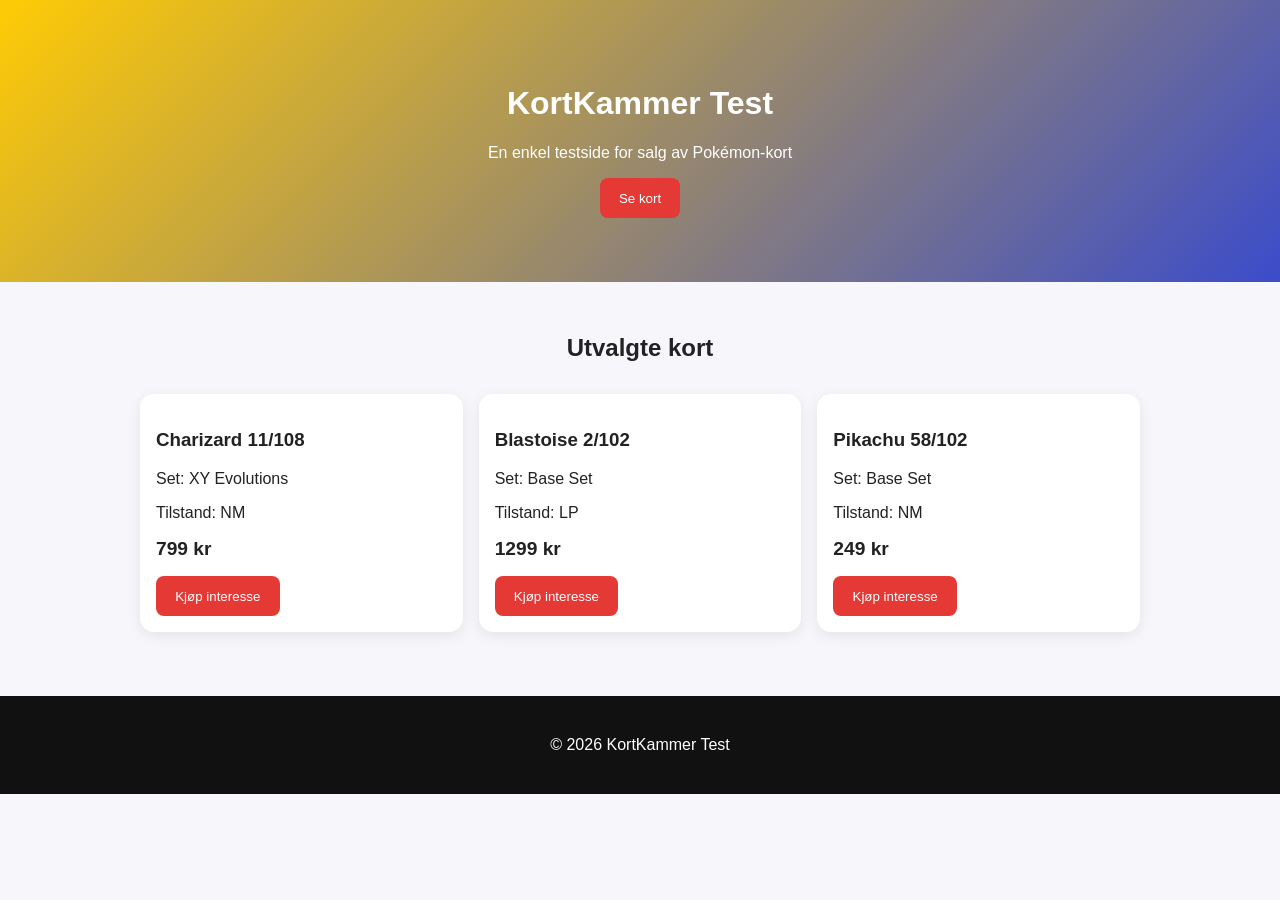
==== index.html @ d9eb3563 "første version av nettsiden" ====
<!DOCTYPE html>
<html lang="no">
<head>
  <meta charset="UTF-8" />
  <meta name="viewport" content="width=device-width, initial-scale=1.0" />
  <title>KortKammer Test</title>
  <link rel="stylesheet" href="styles.css" />
</head>
<body>
  <header class="hero">
    <h1>KortKammer Test</h1>
    <p>En enkel testside for salg av Pokémon-kort</p>
    <button id="cta-btn">Se kort</button>
  </header>

  <main>
    <section class="products" id="products">
      <h2>Utvalgte kort</h2>

      <div class="card-grid">
        <article class="card-item">
          <h3>Charizard 11/108</h3>
          <p>Set: XY Evolutions</p>
          <p>Tilstand: NM</p>
          <p class="price">799 kr</p>
          <button>Kjøp interesse</button>
        </article>

        <article class="card-item">
          <h3>Blastoise 2/102</h3>
          <p>Set: Base Set</p>
          <p>Tilstand: LP</p>
          <p class="price">1299 kr</p>
          <button>Kjøp interesse</button>
        </article>

        <article class="card-item">
          <h3>Pikachu 58/102</h3>
          <p>Set: Base Set</p>
          <p>Tilstand: NM</p>
          <p class="price">249 kr</p>
          <button>Kjøp interesse</button>
        </article>
      </div>
    </section>
  </main>

  <footer>
    <p>© 2026 KortKammer Test</p>
  </footer>

  <script src="script.js"></script>
</body>
</html>
---- styles.css ----
body {
  margin: 0;
  font-family: Arial, sans-serif;
  background: #f7f7fb;
  color: #222;
}

.hero {
  text-align: center;
  padding: 4rem 1rem;
  background: linear-gradient(135deg, #ffcb05, #3b4cca);
  color: white;
}

.hero button,
.card-item button {
  background: #e53935;
  color: white;
  border: none;
  padding: 0.8rem 1.2rem;
  border-radius: 8px;
  cursor: pointer;
}

.products {
  max-width: 1000px;
  margin: 0 auto;
  padding: 2rem 1rem 4rem;
}

.products h2 {
  text-align: center;
  margin-bottom: 2rem;
}

.card-grid {
  display: grid;
  grid-template-columns: repeat(auto-fit, minmax(220px, 1fr));
  gap: 1rem;
}

.card-item {
  background: white;
  border-radius: 14px;
  padding: 1rem;
  box-shadow: 0 4px 14px rgba(0, 0, 0, 0.08);
}

.price {
  font-size: 1.2rem;
  font-weight: bold;
  margin: 1rem 0;
}

footer {
  text-align: center;
  padding: 1.5rem;
  background: #111;
  color: white;
}
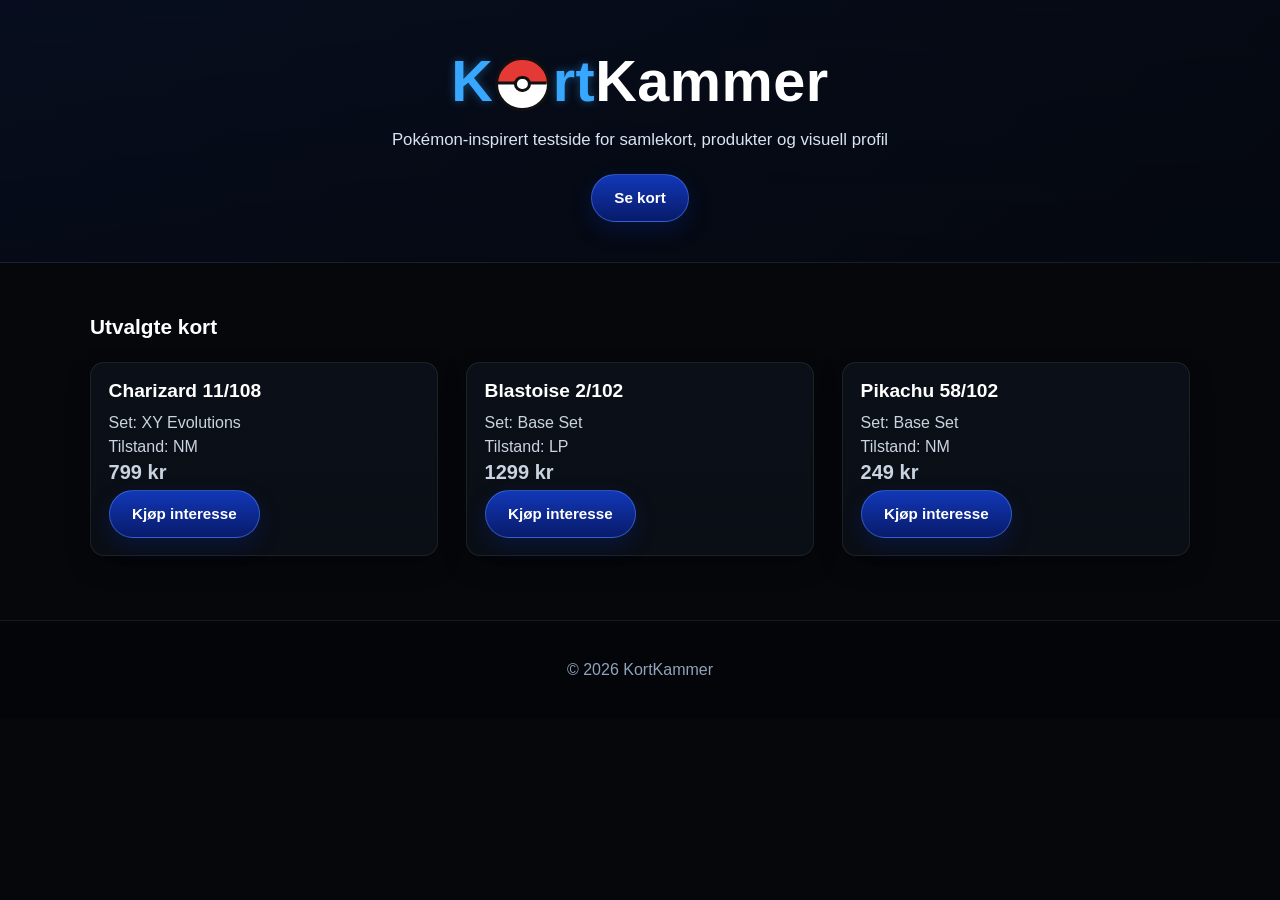
==== commit 3fe746b6: "design oppdatert med pokemon styling" ====
--- a/index.html
+++ b/index.html
@@ -3,21 +3,27 @@
 <head>
   <meta charset="UTF-8" />
   <meta name="viewport" content="width=device-width, initial-scale=1.0" />
-  <title>KortKammer Test</title>
+  <title>KortKammer</title>
   <link rel="stylesheet" href="styles.css" />
 </head>
 <body>
+
   <header class="hero">
-    <h1>KortKammer Test</h1>
-    <p>En enkel testside for salg av Pokémon-kort</p>
+    <h1 class="logo-title">
+      <span class="logo-blue">K</span><span class="pokeball-o"></span><span class="logo-blue">rt</span><span class="logo-white">Kammer</span>
+    </h1>
+
+    <p>Pokémon-inspirert testside for samlekort, produkter og visuell profil</p>
+
     <button id="cta-btn">Se kort</button>
   </header>
 
   <main>
-    <section class="products" id="products">
+    <section class="products">
       <h2>Utvalgte kort</h2>
 
       <div class="card-grid">
+
         <article class="card-item">
           <h3>Charizard 11/108</h3>
           <p>Set: XY Evolutions</p>
@@ -41,14 +47,14 @@
           <p class="price">249 kr</p>
           <button>Kjøp interesse</button>
         </article>
+
       </div>
     </section>
   </main>
 
   <footer>
-    <p>© 2026 KortKammer Test</p>
+    <p>© 2026 KortKammer</p>
   </footer>
 
-  <script src="script.js"></script>
 </body>
 </html>
--- a/styles.css
+++ b/styles.css
@@ -1,60 +1,151 @@
 body {
   margin: 0;
   font-family: Arial, sans-serif;
-  background: #f7f7fb;
-  color: #222;
+  background: #05070b;
+  color: #f5f7fb;
 }
 
 .hero {
   text-align: center;
-  padding: 4rem 1rem;
-  background: linear-gradient(135deg, #ffcb05, #3b4cca);
-  color: white;
+  padding: 3rem 1rem 2.5rem;
+  background:
+    linear-gradient(rgba(4, 7, 14, 0.65), rgba(4, 7, 14, 0.78)),
+    linear-gradient(135deg, #0d1b3d, #060b16);
+  border-bottom: 1px solid rgba(255, 255, 255, 0.08);
+}
+
+.logo-title {
+  margin: 0 0 1rem;
+  font-size: 3.6rem;
+  font-weight: 700;
+  letter-spacing: 0.5px;
+  display: inline-flex;
+  align-items: center;
+}
+
+.logo-blue {
+  color: #37a7ff;
+  text-shadow: 0 0 10px rgba(55, 167, 255, 0.4);
+}
+
+.logo-white {
+  color: #ffffff;
+}
+
+.pokeball-o {
+  width: 0.95em;
+  height: 0.95em;
+  display: inline-block;
+  margin: 0 0.05em 0 0.03em;
+  border-radius: 50%;
+  position: relative;
+  top: 0.05em;
+  background: linear-gradient(to bottom, #e53935 0 48%, #ffffff 48% 100%);
+  border: 3px solid #111111;
+  box-sizing: border-box;
+}
+
+.pokeball-o::before {
+  content: "";
+  position: absolute;
+  left: 50%;
+  top: 48%;
+  width: 100%;
+  height: 3px;
+  background: #111111;
+  transform: translate(-50%, -50%);
+}
+
+.pokeball-o::after {
+  content: "";
+  position: absolute;
+  left: 50%;
+  top: 50%;
+  width: 0.28em;
+  height: 0.28em;
+  background: #ffffff;
+  border: 3px solid #111111;
+  border-radius: 50%;
+  transform: translate(-50%, -50%);
+  box-sizing: border-box;
+}
+
+.hero p {
+  margin: 0 auto 1.5rem;
+  max-width: 720px;
+  color: #d9e4f2;
+  font-size: 1.05rem;
 }
 
 .hero button,
 .card-item button {
-  background: #e53935;
+  background: linear-gradient(180deg, #1238b8, #081b6a);
   color: white;
-  border: none;
-  padding: 0.8rem 1.2rem;
-  border-radius: 8px;
+  border: 1px solid rgba(95, 145, 255, 0.45);
+  padding: 0.9rem 1.4rem;
+  border-radius: 999px;
   cursor: pointer;
+  font-weight: bold;
+  font-size: 0.95rem;
+  box-shadow: 0 8px 20px rgba(10, 36, 125, 0.35);
+}
+
+.hero button:hover,
+.card-item button:hover {
+  filter: brightness(1.08);
 }
 
 .products {
-  max-width: 1000px;
+  max-width: 1100px;
   margin: 0 auto;
-  padding: 2rem 1rem 4rem;
+  padding: 2.2rem 1rem 4rem;
 }
 
 .products h2 {
-  text-align: center;
-  margin-bottom: 2rem;
+  text-align: left;
+  margin-bottom: 1.4rem;
+  color: #ffffff;
+  font-size: 1.3rem;
+  font-weight: 600;
 }
 
 .card-grid {
   display: grid;
-  grid-template-columns: repeat(auto-fit, minmax(220px, 1fr));
-  gap: 1rem;
+  grid-template-columns: repeat(auto-fit, minmax(260px, 1fr));
+  gap: 1.75rem;
 }
 
 .card-item {
-  background: white;
+  background: linear-gradient(180deg, #0b1018, #0a0e15);
+  border: 1px solid rgba(255,255,255,0.08);
   border-radius: 14px;
-  padding: 1rem;
-  box-shadow: 0 4px 14px rgba(0, 0, 0, 0.08);
+  padding: 1.1rem;
+  box-shadow: 0 10px 24px rgba(0, 0, 0, 0.28);
+}
+
+.card-item h3 {
+  margin-top: 0;
+  margin-bottom: 0.75rem;
+  color: #ffffff;
+  font-size: 1.2rem;
+}
+
+.card-item p {
+  margin: 0.35rem 0;
+  color: #c9d4e0;
 }
 
 .price {
-  font-size: 1.2rem;
+  font-size: 1.25rem;
   font-weight: bold;
+  color: #37a7ff;
   margin: 1rem 0;
 }
 
 footer {
   text-align: center;
   padding: 1.5rem;
-  background: #111;
-  color: white;
+  background: #030509;
+  color: #91a3ba;
+  border-top: 1px solid rgba(255,255,255,0.08);
 }
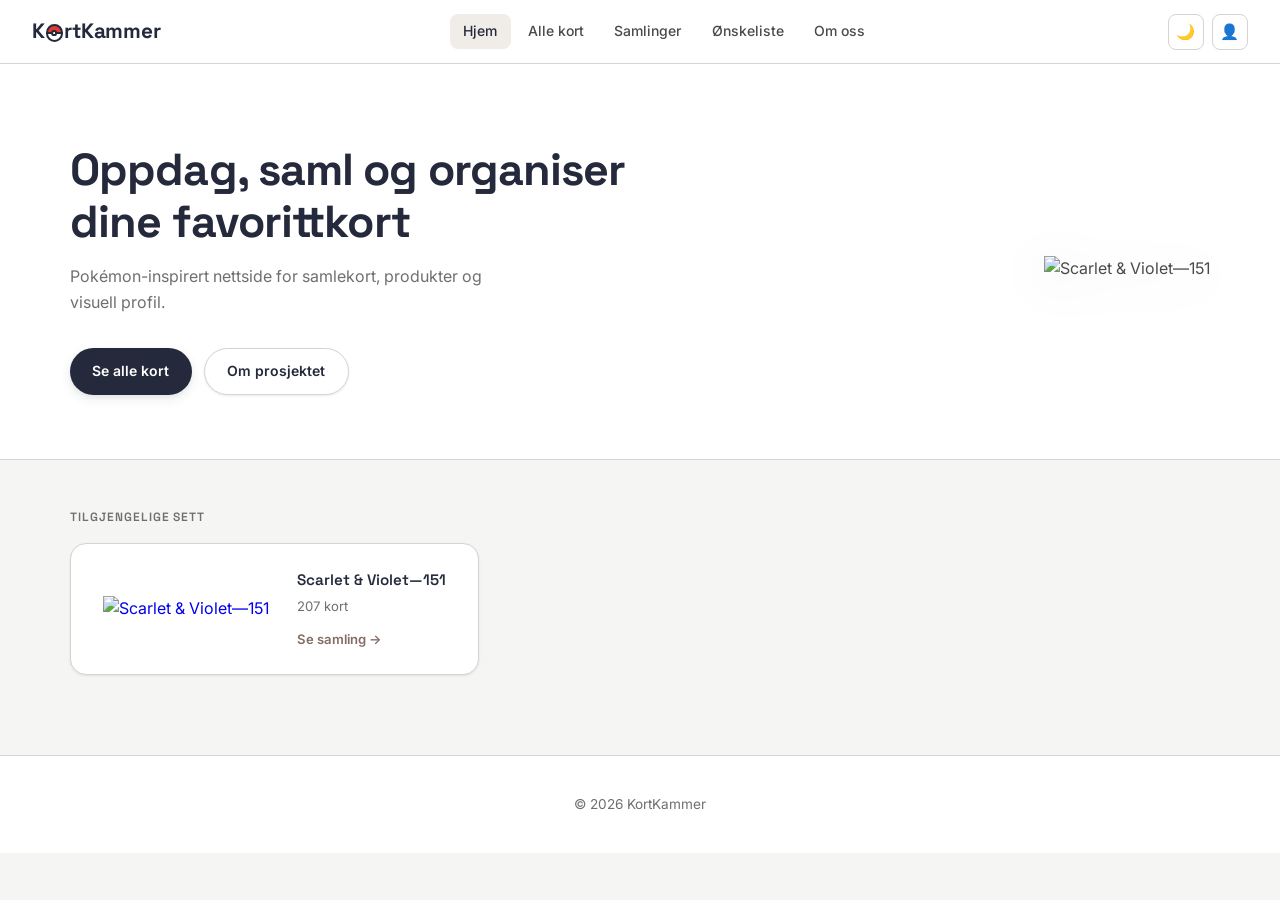
==== commit 5e58c606: "WIP: before local image integration" ====
--- a/index.html
+++ b/index.html
@@ -4,50 +4,63 @@
   <meta charset="UTF-8" />
   <meta name="viewport" content="width=device-width, initial-scale=1.0" />
   <title>KortKammer</title>
+  <link rel="preconnect" href="https://fonts.googleapis.com" />
+  <link rel="preconnect" href="https://fonts.gstatic.com" crossorigin />
+  <link href="https://fonts.googleapis.com/css2?family=Space+Grotesk:wght@400;500;600;700&family=Inter:wght@400;500;600&display=swap" rel="stylesheet" />
   <link rel="stylesheet" href="styles.css" />
 </head>
 <body>
 
-  <header class="hero">
-    <h1 class="logo-title">
+  <nav class="site-nav">
+    <a href="index.html" class="nav-logo">
       <span class="logo-blue">K</span><span class="pokeball-o"></span><span class="logo-blue">rt</span><span class="logo-white">Kammer</span>
-    </h1>
+    </a>
+    <ul class="nav-links">
+      <li><a href="index.html" class="active">Hjem</a></li>
+      <li><a href="set.html">Alle kort</a></li>
+      <li><a href="collection.html">Samlinger</a></li>
+      <li><a href="wishlist.html">Ønskeliste</a></li>
+      <li><a href="#">Om oss</a></li>
+    </ul>
+    <div class="nav-actions">
+      <button class="nav-icon-btn" title="Tema" aria-label="Bytt tema">🌙</button>
+      <button class="nav-icon-btn" title="Profil" aria-label="Profil">👤</button>
+    </div>
+  </nav>
 
-    <p>Pokémon-inspirert testside for samlekort, produkter og visuell profil</p>
-
-    <button id="cta-btn">Se kort</button>
-  </header>
+  <section class="hero">
+    <div class="hero-inner">
+      <div class="hero-text">
+        <h1>Oppdag, saml og organiser dine favorittkort</h1>
+        <p>Pokémon-inspirert nettside for samlekort, produkter og visuell profil.</p>
+        <div class="hero-buttons">
+          <a href="set.html" class="btn btn-primary">Se alle kort</a>
+          <a href="#" class="btn btn-secondary">Om prosjektet</a>
+        </div>
+      </div>
+      <div class="hero-visual">
+        <img
+          src="https://images.pokemontcg.io/sv3pt5/logo.png"
+          alt="Scarlet &amp; Violet—151"
+        />
+      </div>
+    </div>
+  </section>
 
   <main>
-    <section class="products">
-      <h2>Utvalgte kort</h2>
-
-      <div class="card-grid">
-
-        <article class="card-item">
-          <h3>Charizard 11/108</h3>
-          <p>Set: XY Evolutions</p>
-          <p>Tilstand: NM</p>
-          <p class="price">799 kr</p>
-          <button>Kjøp interesse</button>
-        </article>
-
-        <article class="card-item">
-          <h3>Blastoise 2/102</h3>
-          <p>Set: Base Set</p>
-          <p>Tilstand: LP</p>
-          <p class="price">1299 kr</p>
-          <button>Kjøp interesse</button>
-        </article>
-
-        <article class="card-item">
-          <h3>Pikachu 58/102</h3>
-          <p>Set: Base Set</p>
-          <p>Tilstand: NM</p>
-          <p class="price">249 kr</p>
-          <button>Kjøp interesse</button>
-        </article>
-
+    <section class="sets-section">
+      <div class="sets-inner">
+        <h2 class="sets-section-title">Tilgjengelige sett</h2>
+        <a href="set.html" class="set-card">
+          <div class="set-card-logo">
+            <img src="https://images.pokemontcg.io/sv3pt5/logo.png" alt="Scarlet &amp; Violet—151" />
+          </div>
+          <div class="set-card-info">
+            <p class="set-card-name">Scarlet &amp; Violet—151</p>
+            <p class="set-card-count">207 kort</p>
+            <span class="set-card-cta">Se samling →</span>
+          </div>
+        </a>
       </div>
     </section>
   </main>
@@ -57,4 +70,4 @@
   </footer>
 
 </body>
-</html>+</html>
--- a/styles.css
+++ b/styles.css
@@ -1,48 +1,69 @@
+/* =====================
+   Google Fonts
+   ===================== */
+@import url('https://fonts.googleapis.com/css2?family=Space+Grotesk:wght@400;500;600;700&family=Inter:wght@400;500;600&display=swap');
+
+/* =====================
+   CSS Variables
+   ===================== */
+:root {
+  --primary:      #25293C;
+  --primary-hover:#1F1F1F;
+  --sand-dune:    #846C64;
+  --clay:         #E7E2DD;
+  --mist:         #F0ECE7;
+  --surface:      #FFFFFF;
+  --subtle-bg:    #F5F6F3;
+  --soft-panel:   #E7E2DD;
+  --border:       #D6D3D1;
+  --text-primary: #25293C;
+  --text-body:    #4A4A4A;
+  --text-muted:   #6F6F6F;
+
+  --font-heading: 'Space Grotesk', 'Segoe UI', system-ui, sans-serif;
+  --font-body:    'Inter', 'Segoe UI', system-ui, sans-serif;
+
+  --radius-sm:   8px;
+  --radius-md:   12px;
+  --radius-lg:   16px;
+  --radius-full: 999px;
+
+  --shadow-sm:        0 1px 3px rgba(37,41,60,0.06), 0 1px 2px rgba(37,41,60,0.04);
+  --shadow-md:        0 4px 12px rgba(37,41,60,0.09), 0 2px 4px rgba(37,41,60,0.05);
+  --shadow-lg:        0 8px 24px rgba(37,41,60,0.11), 0 4px 8px rgba(37,41,60,0.06);
+  --shadow-card-hover:0 12px 32px rgba(132,108,100,0.18), 0 4px 8px rgba(37,41,60,0.08);
+}
+
+/* =====================
+   Reset & Base
+   ===================== */
+*, *::before, *::after {
+  box-sizing: border-box;
+}
+
 body {
   margin: 0;
-  font-family: Arial, sans-serif;
-  background: #05070b;
-  color: #f5f7fb;
-}
-
-.hero {
-  text-align: center;
-  padding: 3rem 1rem 2.5rem;
-  background:
-    linear-gradient(rgba(4, 7, 14, 0.65), rgba(4, 7, 14, 0.78)),
-    linear-gradient(135deg, #0d1b3d, #060b16);
-  border-bottom: 1px solid rgba(255, 255, 255, 0.08);
-}
-
-.logo-title {
-  margin: 0 0 1rem;
-  font-size: 3.6rem;
-  font-weight: 700;
-  letter-spacing: 0.5px;
-  display: inline-flex;
-  align-items: center;
-}
-
-.logo-blue {
-  color: #37a7ff;
-  text-shadow: 0 0 10px rgba(55, 167, 255, 0.4);
-}
-
-.logo-white {
-  color: #ffffff;
-}
-
+  font-family: var(--font-body);
+  background: var(--subtle-bg);
+  color: var(--text-body);
+  line-height: 1.6;
+}
+
+/* =====================
+   Pokeball Logo Icon
+   ===================== */
 .pokeball-o {
-  width: 0.95em;
-  height: 0.95em;
+  width: 0.85em;
+  height: 0.85em;
   display: inline-block;
-  margin: 0 0.05em 0 0.03em;
+  margin: 0 0.04em;
   border-radius: 50%;
   position: relative;
-  top: 0.05em;
+  top: 0.08em;
   background: linear-gradient(to bottom, #e53935 0 48%, #ffffff 48% 100%);
-  border: 3px solid #111111;
+  border: 2px solid var(--primary);
   box-sizing: border-box;
+  flex-shrink: 0;
 }
 
 .pokeball-o::before {
@@ -51,8 +72,8 @@
   left: 50%;
   top: 48%;
   width: 100%;
-  height: 3px;
-  background: #111111;
+  height: 2px;
+  background: var(--primary);
   transform: translate(-50%, -50%);
 }
 
@@ -64,88 +85,1009 @@
   width: 0.28em;
   height: 0.28em;
   background: #ffffff;
-  border: 3px solid #111111;
+  border: 2px solid var(--primary);
   border-radius: 50%;
   transform: translate(-50%, -50%);
   box-sizing: border-box;
 }
 
-.hero p {
-  margin: 0 auto 1.5rem;
-  max-width: 720px;
-  color: #d9e4f2;
-  font-size: 1.05rem;
-}
-
-.hero button,
-.card-item button {
-  background: linear-gradient(180deg, #1238b8, #081b6a);
-  color: white;
-  border: 1px solid rgba(95, 145, 255, 0.45);
-  padding: 0.9rem 1.4rem;
-  border-radius: 999px;
+/* =====================
+   Navigation
+   ===================== */
+.site-nav {
+  display: flex;
+  align-items: center;
+  justify-content: space-between;
+  padding: 0 2rem;
+  height: 64px;
+  background: var(--surface);
+  border-bottom: 1px solid var(--border);
+  position: sticky;
+  top: 0;
+  z-index: 100;
+}
+
+.nav-logo {
+  display: inline-flex;
+  align-items: center;
+  font-family: var(--font-heading);
+  font-size: 1.3rem;
+  font-weight: 700;
+  color: var(--primary);
+  text-decoration: none;
+  letter-spacing: -0.01em;
+}
+
+.nav-links {
+  display: flex;
+  align-items: center;
+  gap: 0.2rem;
+  list-style: none;
+  margin: 0;
+  padding: 0;
+}
+
+.nav-links a {
+  display: block;
+  padding: 0.4rem 0.85rem;
+  color: var(--text-body);
+  text-decoration: none;
+  font-size: 0.875rem;
+  font-weight: 500;
+  border-radius: var(--radius-sm);
+  transition: background 0.15s, color 0.15s;
+}
+
+.nav-links a:hover,
+.nav-links a.active {
+  background: var(--mist);
+  color: var(--primary);
+}
+
+.nav-actions {
+  display: flex;
+  align-items: center;
+  gap: 0.5rem;
+}
+
+.nav-icon-btn {
+  width: 36px;
+  height: 36px;
+  display: flex;
+  align-items: center;
+  justify-content: center;
+  background: none;
+  border: 1px solid var(--border);
+  border-radius: var(--radius-sm);
   cursor: pointer;
-  font-weight: bold;
   font-size: 0.95rem;
-  box-shadow: 0 8px 20px rgba(10, 36, 125, 0.35);
-}
-
-.hero button:hover,
-.card-item button:hover {
-  filter: brightness(1.08);
-}
-
-.products {
-  max-width: 1100px;
+  color: var(--text-muted);
+  transition: background 0.15s, border-color 0.15s;
+}
+
+.nav-icon-btn:hover {
+  background: var(--mist);
+  border-color: var(--sand-dune);
+  color: var(--primary);
+}
+
+/* =====================
+   Hero (landing page)
+   ===================== */
+.hero {
+  background: var(--surface);
+  border-bottom: 1px solid var(--border);
+  padding: 5rem 2rem 4rem;
+}
+
+.hero-inner {
+  max-width: 1140px;
   margin: 0 auto;
-  padding: 2.2rem 1rem 4rem;
-}
-
-.products h2 {
+  display: flex;
+  align-items: center;
+  justify-content: space-between;
+  gap: 3rem;
+}
+
+.hero-text {
+  flex: 1;
+  max-width: 560px;
+}
+
+.hero-text h1 {
+  font-family: var(--font-heading);
+  font-size: clamp(1.9rem, 3.5vw, 2.9rem);
+  font-weight: 700;
+  color: var(--text-primary);
+  line-height: 1.15;
+  letter-spacing: -0.02em;
+  margin: 0 0 1rem;
+}
+
+.hero-text p {
+  font-size: 1rem;
+  color: var(--text-muted);
+  margin: 0 0 2rem;
+  max-width: 420px;
+  line-height: 1.65;
+}
+
+.hero-buttons {
+  display: flex;
+  gap: 0.75rem;
+  flex-wrap: wrap;
+}
+
+.hero-visual {
+  flex-shrink: 0;
+  display: flex;
+  align-items: center;
+  justify-content: center;
+}
+
+.hero-visual img {
+  max-width: 320px;
+  width: 100%;
+  filter: drop-shadow(0 8px 24px rgba(37,41,60,0.12));
+}
+
+/* =====================
+   Buttons
+   ===================== */
+.btn {
+  display: inline-flex;
+  align-items: center;
+  justify-content: center;
+  padding: 0.7rem 1.4rem;
+  border-radius: var(--radius-full);
+  font-family: var(--font-body);
+  font-size: 0.875rem;
+  font-weight: 600;
+  text-decoration: none;
+  cursor: pointer;
+  border: none;
+  transition: background 0.15s, box-shadow 0.15s, transform 0.1s;
+}
+
+.btn:active {
+  transform: translateY(1px) scale(0.98);
+  transition: transform 0.08s;
+}
+
+.btn-primary {
+  background: var(--primary);
+  color: #ffffff;
+  box-shadow: var(--shadow-md);
+}
+
+.btn-primary:hover {
+  background: var(--primary-hover);
+  box-shadow: var(--shadow-lg);
+}
+
+.btn-secondary {
+  background: var(--surface);
+  color: var(--text-primary);
+  border: 1px solid var(--border);
+  box-shadow: var(--shadow-sm);
+}
+
+.btn-secondary:hover {
+  background: var(--mist);
+  border-color: var(--sand-dune);
+}
+
+.btn-primary.btn-active {
+  background: #5a3d37;
+  box-shadow: inset 0 1px 3px rgba(0,0,0,0.18), var(--shadow-sm);
+}
+
+.btn-primary.btn-active:hover {
+  background: #4a302a;
+}
+
+.btn-secondary.btn-active {
+  background: var(--soft-panel);
+  border-color: var(--sand-dune);
+  color: var(--sand-dune);
+  font-weight: 600;
+}
+
+.empty-list-msg {
+  grid-column: 1 / -1;
+  text-align: center;
+  padding: 4rem 2rem;
+  color: var(--text-muted);
+  font-size: 0.95rem;
+}
+
+.empty-state {
+  grid-column: 1 / -1;
+  display: flex;
+  flex-direction: column;
+  align-items: center;
+  gap: 0.85rem;
+  padding: 5rem 2rem;
+  text-align: center;
+}
+
+.empty-state-icon {
+  color: var(--border);
+  display: block;
+  margin-bottom: 0.25rem;
+}
+
+.empty-state-title {
+  font-family: var(--font-heading);
+  font-size: 1.1rem;
+  font-weight: 600;
+  color: var(--text-primary);
+  margin: 0;
+}
+
+.empty-state-desc {
+  color: var(--text-muted);
+  font-size: 0.875rem;
+  margin: 0 0 0.5rem;
+}
+
+/* =====================
+   Search & Filter
+   ===================== */
+.search-filter-section {
+  background: var(--surface);
+  border-bottom: 1px solid var(--border);
+  padding: 1rem 2rem;
+}
+
+.search-filter-inner {
+  max-width: 1140px;
+  margin: 0 auto;
+  display: flex;
+  gap: 0.6rem;
+  align-items: center;
+  flex-wrap: wrap;
+}
+
+.search-input {
+  flex: 1;
+  min-width: 200px;
+  padding: 0.575rem 1rem;
+  border: 1px solid var(--border);
+  border-radius: var(--radius-sm);
+  font-family: var(--font-body);
+  font-size: 0.875rem;
+  color: var(--text-primary);
+  background: var(--subtle-bg);
+  outline: none;
+  transition: border-color 0.15s, box-shadow 0.15s, background 0.15s;
+}
+
+.search-input::placeholder {
+  color: var(--text-muted);
+}
+
+.search-input:focus {
+  border-color: var(--sand-dune);
+  box-shadow: 0 0 0 3px rgba(132,108,100,0.12);
+  background: var(--surface);
+}
+
+.filter-select,
+.sort-select {
+  padding: 0.575rem 0.85rem;
+  border: 1px solid var(--border);
+  border-radius: var(--radius-sm);
+  font-family: var(--font-body);
+  font-size: 0.875rem;
+  color: var(--text-primary);
+  background: var(--subtle-bg);
+  outline: none;
+  cursor: pointer;
+  transition: border-color 0.15s, background 0.15s;
+}
+
+.filter-select:focus,
+.sort-select:focus {
+  border-color: var(--sand-dune);
+  background: var(--surface);
+}
+
+.btn-reset {
+  padding: 0.575rem 1rem;
+  border: 1px solid var(--border);
+  border-radius: var(--radius-sm);
+  font-family: var(--font-body);
+  font-size: 0.875rem;
+  font-weight: 500;
+  color: var(--text-muted);
+  background: var(--surface);
+  cursor: pointer;
+  white-space: nowrap;
+  transition: background 0.15s, border-color 0.15s, color 0.15s;
+}
+
+.btn-reset:hover {
+  background: var(--mist);
+  border-color: var(--sand-dune);
+  color: var(--primary);
+}
+
+/* =====================
+   Custom Type Dropdown
+   ===================== */
+.type-dropdown {
+  position: relative;
+}
+
+.type-dropdown-btn {
+  display: inline-flex;
+  align-items: center;
+  gap: 0.5rem;
+  padding: 0.575rem 0.85rem;
+  border: 1px solid var(--border);
+  border-radius: var(--radius-sm);
+  font-family: var(--font-body);
+  font-size: 0.875rem;
+  color: var(--text-primary);
+  background: var(--subtle-bg);
+  cursor: pointer;
+  white-space: nowrap;
+  transition: border-color 0.15s, background 0.15s;
+}
+
+.type-dropdown-btn:hover,
+.type-dropdown-btn.open {
+  background: var(--surface);
+  border-color: var(--sand-dune);
+}
+
+.type-dropdown-label {
+  display: inline-flex;
+  align-items: center;
+  gap: 0.4rem;
+}
+
+.type-dropdown-arrow {
+  width: 12px;
+  height: 12px;
+  color: var(--text-muted);
+  transition: transform 0.15s;
+  flex-shrink: 0;
+}
+
+.type-dropdown-btn.open .type-dropdown-arrow {
+  transform: rotate(180deg);
+}
+
+.type-dropdown-menu {
+  display: none;
+  position: absolute;
+  top: calc(100% + 4px);
+  left: 0;
+  background: var(--surface);
+  border: 1px solid var(--border);
+  border-radius: var(--radius-md);
+  box-shadow: var(--shadow-lg);
+  z-index: 50;
+  min-width: 170px;
+  overflow: hidden;
+  padding: 0.3rem 0;
+}
+
+.type-dropdown-menu.open {
+  display: block;
+}
+
+.type-option {
+  display: flex;
+  align-items: center;
+  gap: 0.5rem;
+  width: 100%;
+  padding: 0.45rem 0.85rem;
+  border: none;
+  background: none;
+  font-family: var(--font-body);
+  font-size: 0.875rem;
+  color: var(--text-body);
+  cursor: pointer;
   text-align: left;
-  margin-bottom: 1.4rem;
-  color: #ffffff;
-  font-size: 1.3rem;
-  font-weight: 600;
-}
-
-.card-grid {
+  transition: background 0.1s;
+}
+
+.type-option:hover {
+  background: var(--mist);
+}
+
+.type-option.selected {
+  background: var(--clay);
+  color: var(--primary);
+  font-weight: 600;
+}
+
+.type-option .type-icon {
+  width: 18px;
+  height: 18px;
+  flex-shrink: 0;
+}
+
+/* =====================
+   Cards Section
+   ===================== */
+.cards-section {
+  max-width: 1140px;
+  margin: 0 auto;
+  padding: 2.5rem 2rem 5rem;
+}
+
+.cards-section-header {
+  margin-bottom: 1.25rem;
+}
+
+.cards-section-title {
+  font-family: var(--font-heading);
+  font-size: 1.1rem;
+  font-weight: 600;
+  color: var(--text-primary);
+  margin: 0;
+}
+
+/* =====================
+   Pokemon Grid & Cards
+   ===================== */
+.pokemon-grid,
+#card-grid {
   display: grid;
-  grid-template-columns: repeat(auto-fit, minmax(260px, 1fr));
-  gap: 1.75rem;
-}
-
-.card-item {
-  background: linear-gradient(180deg, #0b1018, #0a0e15);
-  border: 1px solid rgba(255,255,255,0.08);
-  border-radius: 14px;
-  padding: 1.1rem;
-  box-shadow: 0 10px 24px rgba(0, 0, 0, 0.28);
-}
-
-.card-item h3 {
-  margin-top: 0;
-  margin-bottom: 0.75rem;
-  color: #ffffff;
-  font-size: 1.2rem;
-}
-
-.card-item p {
-  margin: 0.35rem 0;
-  color: #c9d4e0;
-}
-
-.price {
-  font-size: 1.25rem;
-  font-weight: bold;
-  color: #37a7ff;
-  margin: 1rem 0;
-}
-
+  grid-template-columns: repeat(4, 1fr);
+  gap: 1.4rem;
+}
+
+.pokemon-card {
+  display: block;
+  text-decoration: none;
+  background: var(--surface);
+  border: 1px solid var(--border);
+  border-radius: var(--radius-md);
+  padding: 0.75rem;
+  text-align: center;
+  box-shadow: var(--shadow-sm);
+  position: relative;
+  transition: box-shadow 0.25s, transform 0.25s, border-color 0.2s;
+}
+
+.pokemon-card:hover {
+  box-shadow: 0 16px 40px rgba(132,108,100,0.22), 0 4px 10px rgba(37,41,60,0.10);
+  transform: translateY(-4px) scale(1.03);
+  border-color: var(--sand-dune);
+}
+
+.pokemon-card:active {
+  transform: scale(0.97);
+  box-shadow: var(--shadow-sm);
+  transition: transform 0.1s, box-shadow 0.1s;
+}
+
+.card-status-badge {
+  position: absolute;
+  top: 0.5rem;
+  left: 0.5rem;
+  font-size: 0.62rem;
+  font-weight: 700;
+  padding: 0.18rem 0.5rem;
+  border-radius: var(--radius-full);
+  letter-spacing: 0.02em;
+  white-space: nowrap;
+  pointer-events: none;
+  z-index: 1;
+}
+
+.card-status-collection {
+  background: var(--primary);
+  color: #fff;
+}
+
+.card-status-wishlist {
+  background: var(--sand-dune);
+  color: #fff;
+}
+
+.pokemon-card img {
+  width: 100%;
+  border-radius: var(--radius-sm);
+  display: block;
+}
+
+.pokemon-card-name {
+  color: var(--text-primary);
+  font-size: 0.78rem;
+  font-weight: 600;
+  margin: 0.45rem 0 0.1rem;
+  font-family: var(--font-body);
+}
+
+.pokemon-card-number {
+  color: var(--text-muted);
+  font-size: 0.7rem;
+  margin: 0;
+}
+
+.loading-text,
+.error-text {
+  color: var(--text-muted);
+  grid-column: 1 / -1;
+  width: 100%;
+  text-align: center;
+  padding: 3rem;
+  font-size: 0.9rem;
+}
+
+/* =====================
+   Footer
+   ===================== */
 footer {
   text-align: center;
   padding: 1.5rem;
-  background: #030509;
-  color: #91a3ba;
-  border-top: 1px solid rgba(255,255,255,0.08);
-}+  background: var(--surface);
+  color: var(--text-muted);
+  border-top: 1px solid var(--border);
+  font-size: 0.85rem;
+}
+
+/* =====================
+   Sets Section (landing page)
+   ===================== */
+.sets-section {
+  padding: 3rem 2rem 5rem;
+}
+
+.sets-inner {
+  max-width: 1140px;
+  margin: 0 auto;
+}
+
+.sets-section-title {
+  font-family: var(--font-heading);
+  font-size: 0.75rem;
+  font-weight: 600;
+  color: var(--text-muted);
+  text-transform: uppercase;
+  letter-spacing: 0.08em;
+  margin: 0 0 1rem;
+}
+
+.set-card {
+  display: inline-flex;
+  align-items: center;
+  gap: 1.75rem;
+  background: var(--surface);
+  border: 1px solid var(--border);
+  border-radius: var(--radius-lg);
+  padding: 1.5rem 2rem;
+  text-decoration: none;
+  max-width: 500px;
+  box-shadow: var(--shadow-sm);
+  transition: box-shadow 0.2s, transform 0.18s, border-color 0.2s;
+}
+
+.set-card:hover {
+  box-shadow: var(--shadow-card-hover);
+  transform: translateY(-2px);
+  border-color: var(--sand-dune);
+}
+
+.set-card-logo img {
+  max-width: 170px;
+  width: 100%;
+  display: block;
+}
+
+.set-card-info {
+  display: flex;
+  flex-direction: column;
+  gap: 0.25rem;
+}
+
+.set-card-name {
+  font-family: var(--font-heading);
+  font-size: 0.95rem;
+  font-weight: 600;
+  color: var(--text-primary);
+  margin: 0;
+}
+
+.set-card-count {
+  color: var(--text-muted);
+  font-size: 0.82rem;
+  margin: 0;
+}
+
+.set-card-cta {
+  display: inline-block;
+  margin-top: 0.5rem;
+  color: var(--sand-dune);
+  font-size: 0.82rem;
+  font-weight: 600;
+}
+
+/* =====================
+   Type badge colors
+   Used on card detail page (Step 3)
+   ===================== */
+.type-badge { font-family: var(--font-body); }
+
+.type-fire      { background: #DD4132; color: #fff; border-color: #DD4132; }
+.type-water     { background: #4A7FC1; color: #fff; border-color: #4A7FC1; }
+.type-grass     { background: #3F9142; color: #fff; border-color: #3F9142; }
+.type-lightning { background: #C9A500; color: #fff; border-color: #C9A500; }
+.type-psychic   { background: #C44B80; color: #fff; border-color: #C44B80; }
+.type-fighting  { background: #A8462C; color: #fff; border-color: #A8462C; }
+.type-darkness  { background: #4A4A6A; color: #fff; border-color: #4A4A6A; }
+.type-metal     { background: #7A8FA8; color: #fff; border-color: #7A8FA8; }
+.type-dragon    { background: #4F5ABE; color: #fff; border-color: #4F5ABE; }
+.type-colorless { background: #8E8878; color: #fff; border-color: #8E8878; }
+.type-fairy     { background: #C46093; color: #fff; border-color: #C46093; }
+
+/* =====================
+   Set Page & Card Detail –
+   Existing HTML (set.html / card.html)
+   Redesigned in Step 2 & 3
+   ===================== */
+
+/* Small header for set.html and card.html */
+.hero--small {
+  display: flex;
+  align-items: center;
+  gap: 1.5rem;
+  padding: 1rem 2rem;
+  background: var(--surface);
+  border-bottom: 1px solid var(--border);
+}
+
+.logo-title {
+  font-family: var(--font-heading);
+  font-size: 1.3rem;
+  font-weight: 700;
+  color: var(--primary);
+  margin: 0;
+  display: inline-flex;
+  align-items: center;
+  letter-spacing: -0.01em;
+}
+
+.logo-blue  { color: var(--primary); }
+.logo-white { color: var(--primary); }
+
+.back-link {
+  display: inline-flex;
+  align-items: center;
+  gap: 0.3rem;
+  color: var(--text-muted);
+  text-decoration: none;
+  font-size: 0.875rem;
+  font-weight: 500;
+  transition: color 0.15s;
+}
+
+.back-link:hover {
+  color: var(--primary);
+}
+
+.set-page {
+  max-width: 1200px;
+  margin: 0 auto;
+  padding: 2rem 2rem 5rem;
+}
+
+.set-page-header {
+  text-align: center;
+  margin-bottom: 2rem;
+  padding: 2rem;
+  background: var(--surface);
+  border-radius: var(--radius-lg);
+  border: 1px solid var(--border);
+  box-shadow: var(--shadow-sm);
+}
+
+.set-page-logo {
+  max-width: 280px;
+  width: 100%;
+}
+
+/* Card detail */
+.card-detail {
+  display: flex;
+  gap: 2.5rem;
+  max-width: 960px;
+  margin: 0 auto;
+  padding: 2rem 2rem 5rem;
+  align-items: flex-start;
+}
+
+.card-detail-left {
+  flex-shrink: 0;
+  width: 63mm;
+  max-width: 100%;
+  display: flex;
+  flex-direction: column;
+  gap: 0.85rem;
+}
+
+.card-detail-image {
+  max-width: 100%;
+  text-align: center;
+}
+
+.card-detail-image img {
+  max-width: 100%;
+  height: auto;
+  border-radius: var(--radius-md);
+  display: block;
+  box-shadow: var(--shadow-lg);
+}
+
+.card-info-panel {
+  background: var(--surface);
+  border: 1px solid var(--border);
+  border-radius: var(--radius-md);
+  padding: 0.5rem 0.85rem;
+  box-shadow: var(--shadow-sm);
+}
+
+.card-info-row {
+  display: flex;
+  justify-content: space-between;
+  align-items: center;
+  padding: 0.45rem 0;
+  border-bottom: 1px solid var(--border);
+  gap: 0.5rem;
+}
+
+.card-info-row:last-child {
+  border-bottom: none;
+  padding-bottom: 0;
+}
+
+.card-info-row--type {
+  align-items: flex-start;
+}
+
+.card-info-label {
+  font-size: 0.68rem;
+  font-weight: 600;
+  color: var(--text-muted);
+  text-transform: uppercase;
+  letter-spacing: 0.06em;
+  flex-shrink: 0;
+}
+
+.card-info-value {
+  font-size: 0.78rem;
+  font-weight: 500;
+  color: var(--text-primary);
+  text-align: right;
+}
+
+.card-info-types {
+  display: flex;
+  gap: 0.3rem;
+  flex-wrap: wrap;
+  justify-content: flex-end;
+}
+
+.card-detail-info {
+  flex: 1;
+  min-width: 0;
+}
+
+.card-detail-name {
+  font-family: var(--font-heading);
+  color: var(--text-primary);
+  font-size: 1.8rem;
+  font-weight: 700;
+  margin: 0 0 0.75rem;
+}
+
+.card-hp {
+  color: var(--text-body);
+  font-size: 1.05rem;
+  margin: 0 0 0.75rem;
+}
+
+.card-hp strong {
+  color: var(--primary);
+  font-weight: 700;
+}
+
+.card-types {
+  display: flex;
+  gap: 0.5rem;
+  flex-wrap: wrap;
+  margin-bottom: 1.25rem;
+}
+
+.type-badge {
+  display: inline-flex;
+  align-items: center;
+  gap: 0.4rem;
+  background: var(--mist);
+  border: 1px solid var(--border);
+  color: var(--text-primary);
+  padding: 0.25rem 0.65rem;
+  border-radius: var(--radius-full);
+  font-size: 0.82rem;
+  font-weight: 600;
+}
+
+.type-icon {
+  width: 20px;
+  height: 20px;
+  display: block;
+  flex-shrink: 0;
+}
+
+.card-attacks h3 {
+  color: var(--text-muted);
+  font-family: var(--font-body);
+  font-size: 0.75rem;
+  margin: 0 0 0.75rem;
+  text-transform: uppercase;
+  letter-spacing: 0.07em;
+  font-weight: 600;
+}
+
+.attack {
+  background: var(--subtle-bg);
+  border: 1px solid var(--border);
+  border-radius: var(--radius-md);
+  padding: 0.85rem 1rem;
+  margin-bottom: 0.75rem;
+}
+
+.attack-header {
+  display: flex;
+  justify-content: space-between;
+  align-items: center;
+}
+
+.attack-name {
+  color: var(--text-primary);
+  font-weight: 600;
+  font-size: 0.95rem;
+}
+
+.attack-damage {
+  color: var(--primary);
+  font-family: var(--font-heading);
+  font-weight: 700;
+  font-size: 1rem;
+}
+
+.attack-text {
+  color: var(--text-muted);
+  font-size: 0.85rem;
+  margin: 0.4rem 0 0;
+  line-height: 1.5;
+}
+
+.attack-left {
+  display: flex;
+  align-items: center;
+  gap: 0.5rem;
+}
+
+.attack-cost {
+  display: flex;
+  align-items: center;
+  gap: 0.1rem;
+  flex-shrink: 0;
+}
+
+.attack-cost-icon {
+  width: 18px;
+  height: 18px;
+  flex-shrink: 0;
+}
+
+.card-flavor {
+  border-top: 1px solid var(--border);
+  padding-top: 1.25rem;
+  margin-top: 0.75rem;
+}
+
+.card-flavor h3 {
+  color: var(--text-muted);
+  font-family: var(--font-body);
+  font-size: 0.75rem;
+  margin: 0 0 0.5rem;
+  text-transform: uppercase;
+  letter-spacing: 0.07em;
+  font-weight: 600;
+}
+
+.flavor-text {
+  color: var(--text-muted);
+  font-size: 0.875rem;
+  line-height: 1.65;
+  font-style: italic;
+  margin: 0;
+}
+
+.card-actions {
+  display: flex;
+  gap: 0.75rem;
+  margin-top: 1.75rem;
+  flex-wrap: wrap;
+}
+
+/* =====================
+   Responsive
+   ===================== */
+@media (max-width: 960px) {
+  .pokemon-grid,
+  #card-grid {
+    grid-template-columns: repeat(3, 1fr);
+  }
+
+  .hero-inner {
+    flex-direction: column;
+    text-align: center;
+  }
+
+  .hero-text p {
+    max-width: 100%;
+  }
+
+  .hero-buttons {
+    justify-content: center;
+  }
+
+  .hero-visual img {
+    max-width: 240px;
+  }
+
+  .nav-links {
+    display: none;
+  }
+}
+
+@media (max-width: 640px) {
+  .pokemon-grid,
+  #card-grid {
+    grid-template-columns: repeat(2, 1fr);
+  }
+
+  .card-detail {
+    flex-direction: column;
+  }
+
+  .card-detail-left {
+    width: 100%;
+    max-width: 220px;
+    margin: 0 auto;
+  }
+
+  .search-filter-inner {
+    flex-direction: column;
+    align-items: stretch;
+  }
+
+  .search-input {
+    min-width: unset;
+  }
+
+  .site-nav {
+    padding: 0 1rem;
+  }
+
+  .hero {
+    padding: 3rem 1rem 2.5rem;
+  }
+
+  .search-filter-section {
+    padding: 1rem;
+  }
+
+  .cards-section {
+    padding: 1.5rem 1rem 4rem;
+  }
+}
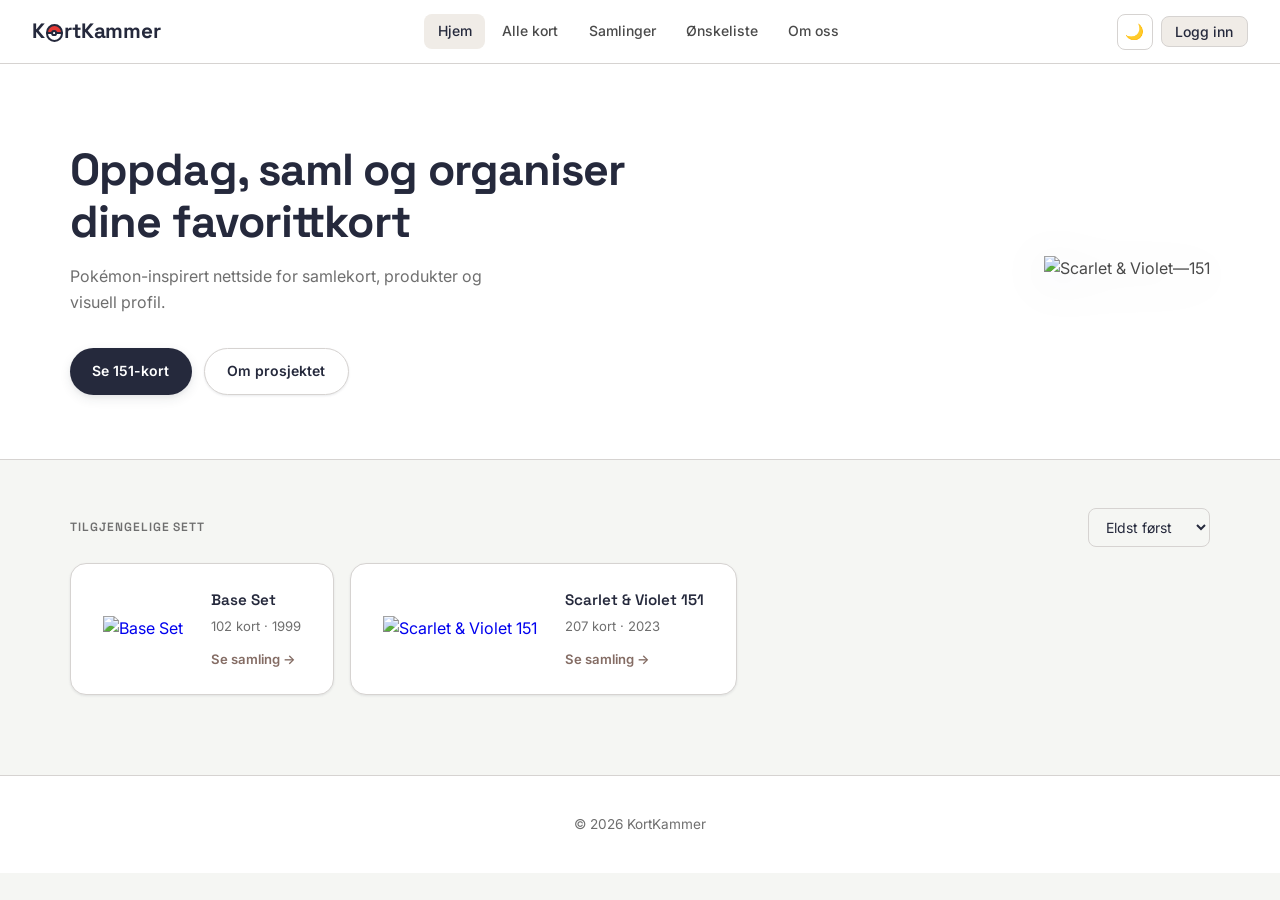
==== commit 60bb9a71: "legger til base set, set-config og local cache for kortdata" ====
--- a/index.html
+++ b/index.html
@@ -8,6 +8,7 @@
   <link rel="preconnect" href="https://fonts.gstatic.com" crossorigin />
   <link href="https://fonts.googleapis.com/css2?family=Space+Grotesk:wght@400;500;600;700&family=Inter:wght@400;500;600&display=swap" rel="stylesheet" />
   <link rel="stylesheet" href="styles.css" />
+  <script>(function(){var t=localStorage.getItem('kortkammer_theme');if(t)document.documentElement.setAttribute('data-theme',t);})();</script>
 </head>
 <body>
 
@@ -24,9 +25,11 @@
     </ul>
     <div class="nav-actions">
       <button class="nav-icon-btn" title="Tema" aria-label="Bytt tema">🌙</button>
-      <button class="nav-icon-btn" title="Profil" aria-label="Profil">👤</button>
+      <span id="nav-auth"></span>
     </div>
   </nav>
+
+  <script src="auth.js?v=3"></script>
 
   <section class="hero">
     <div class="hero-inner">
@@ -34,7 +37,7 @@
         <h1>Oppdag, saml og organiser dine favorittkort</h1>
         <p>Pokémon-inspirert nettside for samlekort, produkter og visuell profil.</p>
         <div class="hero-buttons">
-          <a href="set.html" class="btn btn-primary">Se alle kort</a>
+          <a href="set.html" class="btn btn-primary">Se 151-kort</a>
           <a href="#" class="btn btn-secondary">Om prosjektet</a>
         </div>
       </div>
@@ -50,17 +53,14 @@
   <main>
     <section class="sets-section">
       <div class="sets-inner">
-        <h2 class="sets-section-title">Tilgjengelige sett</h2>
-        <a href="set.html" class="set-card">
-          <div class="set-card-logo">
-            <img src="https://images.pokemontcg.io/sv3pt5/logo.png" alt="Scarlet &amp; Violet—151" />
-          </div>
-          <div class="set-card-info">
-            <p class="set-card-name">Scarlet &amp; Violet—151</p>
-            <p class="set-card-count">207 kort</p>
-            <span class="set-card-cta">Se samling →</span>
-          </div>
-        </a>
+        <div class="sets-section-header">
+          <h2 class="sets-section-title">Tilgjengelige sett</h2>
+          <select id="sets-sort" class="sort-select" aria-label="Sorter sett">
+            <option value="oldest">Eldst først</option>
+            <option value="newest">Nyest først</option>
+          </select>
+        </div>
+        <div id="sets-list" class="sets-list"></div>
       </div>
     </section>
   </main>
@@ -69,5 +69,41 @@
     <p>© 2026 KortKammer</p>
   </footer>
 
+  <script src="sets-config.js?v=1"></script>
+  <script>
+    function renderSets() {
+      const list = document.getElementById('sets-list');
+      const sort = document.getElementById('sets-sort')?.value || 'oldest';
+      if (!list || !window.KORTKAMMER_SETS) return;
+
+      const sets = [...window.KORTKAMMER_SETS].sort((a, b) => {
+        return sort === 'newest'
+          ? b.releaseYear - a.releaseYear
+          : a.releaseYear - b.releaseYear;
+      });
+
+      list.innerHTML = '';
+      sets.forEach(set => {
+        const a = document.createElement('a');
+        a.href = set.href;
+        a.className = 'set-card';
+        a.innerHTML =
+          '<div class="set-card-logo">' +
+            '<img src="' + set.logo + '" alt="' + set.name + '" />' +
+          '</div>' +
+          '<div class="set-card-info">' +
+            '<p class="set-card-name">' + set.name + '</p>' +
+            '<p class="set-card-count">' + set.printedTotal + ' kort · ' + set.releaseYear + '</p>' +
+            '<span class="set-card-cta">Se samling →</span>' +
+          '</div>';
+        list.appendChild(a);
+      });
+    }
+
+    document.addEventListener('DOMContentLoaded', () => {
+      renderSets();
+      document.getElementById('sets-sort')?.addEventListener('change', renderSets);
+    });
+  </script>
 </body>
 </html>
--- a/styles.css
+++ b/styles.css
@@ -171,6 +171,128 @@
   color: var(--primary);
 }
 
+.nav-auth-link {
+  display: inline-block;
+  padding: 0.4rem 0.85rem;
+  font-family: var(--font-body);
+  font-size: 0.875rem;
+  font-weight: 500;
+  color: var(--primary);
+  background: var(--mist);
+  border: 1px solid var(--border);
+  border-radius: var(--radius-sm);
+  text-decoration: none;
+  cursor: pointer;
+  transition: background 0.15s, border-color 0.15s;
+  white-space: nowrap;
+}
+
+.nav-auth-link:hover {
+  background: var(--clay);
+  border-color: var(--sand-dune);
+}
+
+/* =====================
+   Profile page
+   ===================== */
+.profile-page {
+  display: flex;
+  justify-content: center;
+  padding: 4rem 2rem;
+}
+
+.profile-card {
+  background: var(--surface);
+  border: 1px solid var(--border);
+  border-radius: var(--radius-lg);
+  box-shadow: var(--shadow-md);
+  padding: 2.5rem 2rem;
+  width: 100%;
+  max-width: 420px;
+  display: flex;
+  flex-direction: column;
+  align-items: center;
+  gap: 1.25rem;
+}
+
+.profile-avatar {
+  width: 72px;
+  height: 72px;
+  display: flex;
+  align-items: center;
+  justify-content: center;
+  background: var(--mist);
+  border: 1px solid var(--border);
+  border-radius: 50%;
+  font-size: 2rem;
+}
+
+.profile-name {
+  font-family: var(--font-heading);
+  font-size: 1.5rem;
+  font-weight: 700;
+  color: var(--text-primary);
+  margin: 0;
+}
+
+.profile-stats {
+  display: flex;
+  align-items: center;
+  gap: 0;
+  width: 100%;
+  background: var(--subtle-bg);
+  border: 1px solid var(--border);
+  border-radius: var(--radius-md);
+  overflow: hidden;
+}
+
+.profile-stat {
+  flex: 1;
+  display: flex;
+  flex-direction: column;
+  align-items: center;
+  padding: 1rem;
+  text-decoration: none;
+  color: inherit;
+  transition: background 0.15s;
+}
+
+.profile-stat:hover {
+  background: var(--mist);
+}
+
+.profile-stat-value {
+  font-family: var(--font-heading);
+  font-size: 1.75rem;
+  font-weight: 700;
+  color: var(--primary);
+  line-height: 1;
+}
+
+.profile-stat-label {
+  font-size: 0.8rem;
+  color: var(--text-muted);
+  margin-top: 0.25rem;
+}
+
+.profile-stat-divider {
+  width: 1px;
+  height: 3rem;
+  background: var(--border);
+  flex-shrink: 0;
+}
+
+.profile-logout {
+  width: 100%;
+  margin-top: 0.5rem;
+}
+
+.card-login-prompt {
+  font-size: 0.9rem;
+  color: var(--text-muted);
+  margin: 0 0 0.75rem;
+}
+
 /* =====================
    Hero (landing page)
    ===================== */
@@ -611,6 +733,12 @@
   margin: 0;
 }
 
+.load-more-wrap {
+  display: flex;
+  justify-content: center;
+  margin-top: 2rem;
+}
+
 .loading-text,
 .error-text {
   color: var(--text-muted);
@@ -645,6 +773,14 @@
   margin: 0 auto;
 }
 
+.sets-section-header {
+  display: flex;
+  align-items: center;
+  justify-content: space-between;
+  gap: 1rem;
+  margin-bottom: 1rem;
+}
+
 .sets-section-title {
   font-family: var(--font-heading);
   font-size: 0.75rem;
@@ -652,7 +788,13 @@
   color: var(--text-muted);
   text-transform: uppercase;
   letter-spacing: 0.08em;
-  margin: 0 0 1rem;
+  margin: 0;
+}
+
+.sets-list {
+  display: flex;
+  flex-wrap: wrap;
+  gap: 1rem;
 }
 
 .set-card {
@@ -1091,3 +1233,65 @@
     padding: 1.5rem 1rem 4rem;
   }
 }
+
+/* =====================
+   Dark mode
+   ===================== */
+html[data-theme="dark"] {
+  --surface:    #1E1E2C;
+  --subtle-bg:  #16161F;
+  --soft-panel: #2A2730;
+  --mist:       #252330;
+  --clay:       #2E2A38;
+  --border:     #383752;
+  --text-primary: #E4E6F2;
+  --text-body:    #A8AABF;
+  --text-muted:   #6A6C82;
+  --sand-dune:    #B89B94;
+
+  --shadow-sm:         0 1px 3px rgba(0,0,0,0.5);
+  --shadow-md:         0 4px 12px rgba(0,0,0,0.55), 0 2px 4px rgba(0,0,0,0.35);
+  --shadow-lg:         0 8px 24px rgba(0,0,0,0.6), 0 4px 8px rgba(0,0,0,0.4);
+  --shadow-card-hover: 0 12px 32px rgba(0,0,0,0.65), 0 4px 8px rgba(0,0,0,0.45);
+}
+
+/* Fix elements that use --primary as a text/icon colour */
+html[data-theme="dark"] .nav-logo,
+html[data-theme="dark"] .logo-blue,
+html[data-theme="dark"] .logo-white,
+html[data-theme="dark"] .logo-title,
+html[data-theme="dark"] .nav-auth-link,
+html[data-theme="dark"] .profile-stat-value,
+html[data-theme="dark"] .card-hp strong,
+html[data-theme="dark"] .attack-damage {
+  color: var(--text-primary);
+}
+
+html[data-theme="dark"] .nav-links a:hover,
+html[data-theme="dark"] .nav-links a.active,
+html[data-theme="dark"] .nav-icon-btn:hover,
+html[data-theme="dark"] .back-link:hover,
+html[data-theme="dark"] .type-option.selected {
+  color: var(--text-primary);
+}
+
+html[data-theme="dark"] .pokemon-card:hover {
+  box-shadow:
+    0 18px 44px rgba(0,0,0,0.58),
+    0 0 0 1px rgba(255,255,255,0.05),
+    0 0 28px rgba(255,255,255,0.16),
+    0 0 56px rgba(255,255,255,0.08);
+  border-color: rgba(255,255,255,0.26);
+}
+
+/* Pokeball logo icon */
+html[data-theme="dark"] .pokeball-o {
+  border-color: var(--border);
+}
+html[data-theme="dark"] .pokeball-o::before {
+  background: var(--border);
+}
+html[data-theme="dark"] .pokeball-o::after {
+  background: var(--surface);
+  border-color: var(--border);
+}
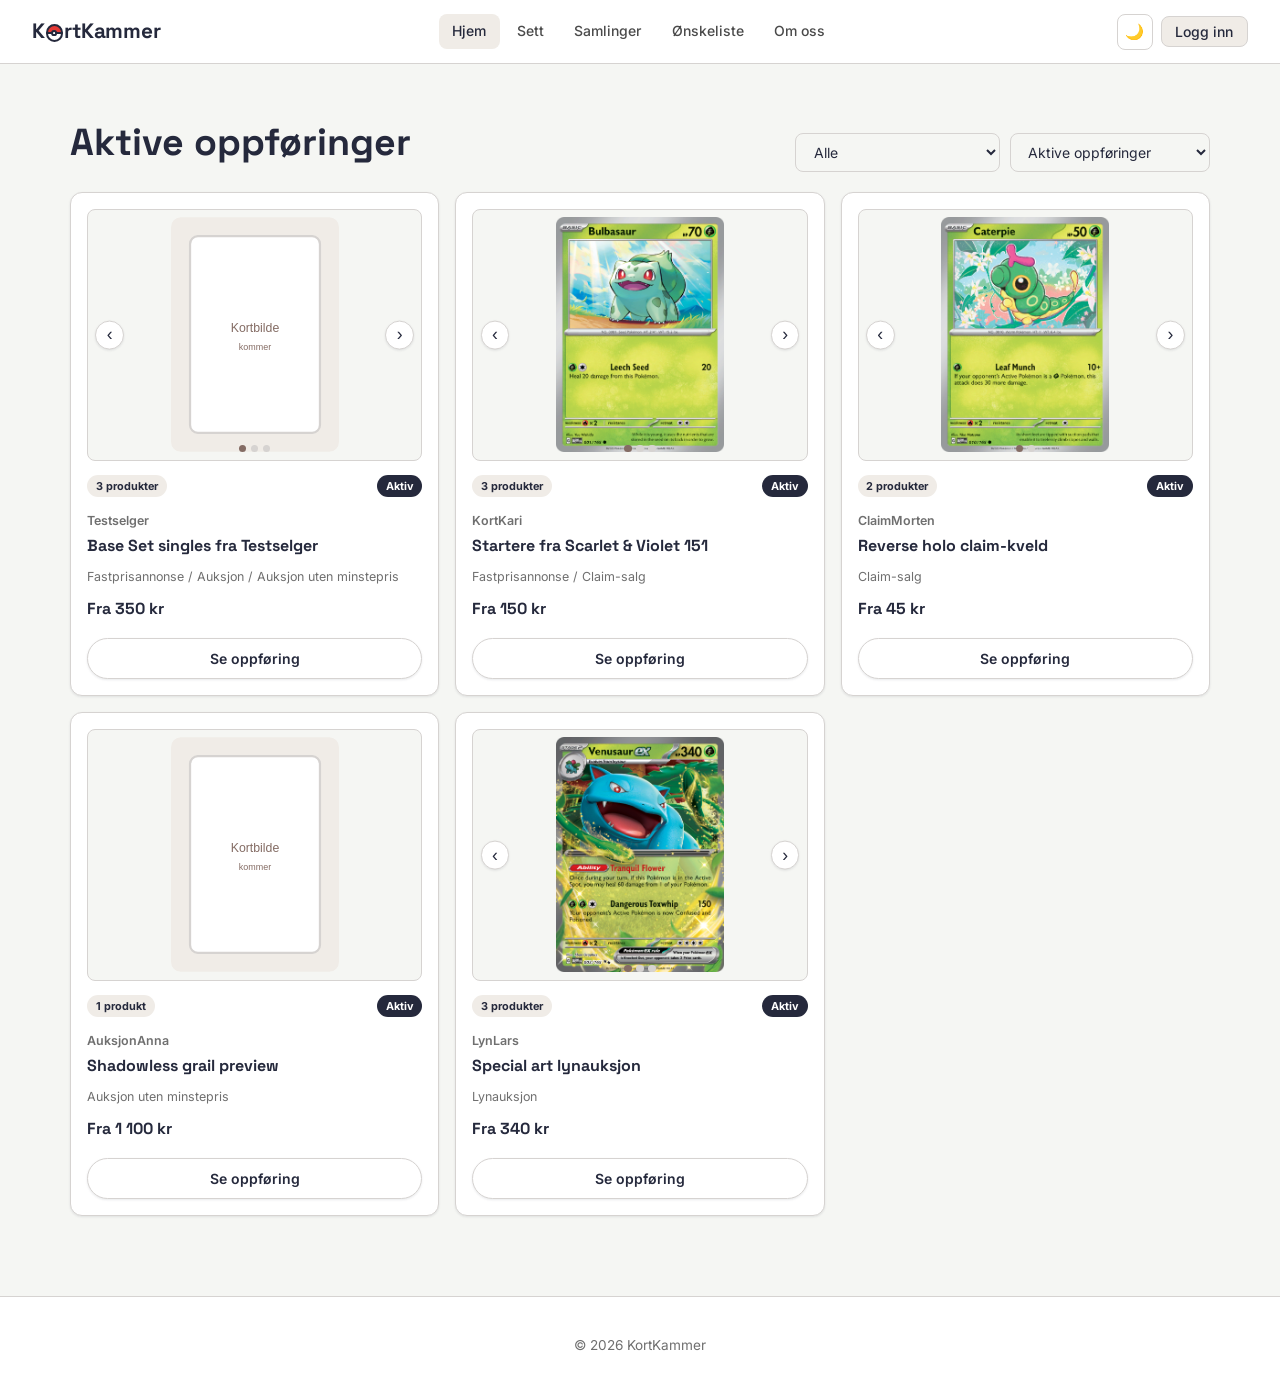
==== commit 0536fcbd: "Marketplace update: listing page, carousel preview, seller-based listings" ====
--- a/index.html
+++ b/index.html
@@ -18,7 +18,7 @@
     </a>
     <ul class="nav-links">
       <li><a href="index.html" class="active">Hjem</a></li>
-      <li><a href="set.html">Alle kort</a></li>
+      <li><a href="sets.html">Sett</a></li>
       <li><a href="collection.html">Samlinger</a></li>
       <li><a href="wishlist.html">Ønskeliste</a></li>
       <li><a href="#">Om oss</a></li>
@@ -31,36 +31,22 @@
 
   <script src="auth.js?v=3"></script>
 
-  <section class="hero">
-    <div class="hero-inner">
-      <div class="hero-text">
-        <h1>Oppdag, saml og organiser dine favorittkort</h1>
-        <p>Pokémon-inspirert nettside for samlekort, produkter og visuell profil.</p>
-        <div class="hero-buttons">
-          <a href="set.html" class="btn btn-primary">Se 151-kort</a>
-          <a href="#" class="btn btn-secondary">Om prosjektet</a>
+  <main>
+    <section class="marketplace-section">
+      <div class="marketplace-inner">
+        <div class="marketplace-header">
+          <div>
+            <h1 class="marketplace-title">Aktive oppføringer</h1>
+          </div>
+          <div class="marketplace-filters">
+            <select id="listing-type-filter" class="sort-select" aria-label="Filtrer på oppføringstype"></select>
+            <select id="listing-status-filter" class="sort-select" aria-label="Filtrer på status">
+              <option value="active">Aktive oppføringer</option>
+              <option value="ended">Avsluttede oppføringer</option>
+            </select>
+          </div>
         </div>
-      </div>
-      <div class="hero-visual">
-        <img
-          src="https://images.pokemontcg.io/sv3pt5/logo.png"
-          alt="Scarlet &amp; Violet—151"
-        />
-      </div>
-    </div>
-  </section>
-
-  <main>
-    <section class="sets-section">
-      <div class="sets-inner">
-        <div class="sets-section-header">
-          <h2 class="sets-section-title">Tilgjengelige sett</h2>
-          <select id="sets-sort" class="sort-select" aria-label="Sorter sett">
-            <option value="oldest">Eldst først</option>
-            <option value="newest">Nyest først</option>
-          </select>
-        </div>
-        <div id="sets-list" class="sets-list"></div>
+        <div id="marketplace-listings" class="marketplace-grid"></div>
       </div>
     </section>
   </main>
@@ -68,42 +54,6 @@
   <footer>
     <p>© 2026 KortKammer</p>
   </footer>
-
-  <script src="sets-config.js?v=1"></script>
-  <script>
-    function renderSets() {
-      const list = document.getElementById('sets-list');
-      const sort = document.getElementById('sets-sort')?.value || 'oldest';
-      if (!list || !window.KORTKAMMER_SETS) return;
-
-      const sets = [...window.KORTKAMMER_SETS].sort((a, b) => {
-        return sort === 'newest'
-          ? b.releaseYear - a.releaseYear
-          : a.releaseYear - b.releaseYear;
-      });
-
-      list.innerHTML = '';
-      sets.forEach(set => {
-        const a = document.createElement('a');
-        a.href = set.href;
-        a.className = 'set-card';
-        a.innerHTML =
-          '<div class="set-card-logo">' +
-            '<img src="' + set.logo + '" alt="' + set.name + '" />' +
-          '</div>' +
-          '<div class="set-card-info">' +
-            '<p class="set-card-name">' + set.name + '</p>' +
-            '<p class="set-card-count">' + set.printedTotal + ' kort · ' + set.releaseYear + '</p>' +
-            '<span class="set-card-cta">Se samling →</span>' +
-          '</div>';
-        list.appendChild(a);
-      });
-    }
-
-    document.addEventListener('DOMContentLoaded', () => {
-      renderSets();
-      document.getElementById('sets-sort')?.addEventListener('change', renderSets);
-    });
-  </script>
+  <script src="marketplace.js?v=3"></script>
 </body>
 </html>
--- a/styles.css
+++ b/styles.css
@@ -354,6 +354,298 @@
 }
 
 /* =====================
+   Marketplace
+   ===================== */
+.marketplace-section {
+  padding: 3rem 2rem 5rem;
+}
+
+.marketplace-inner {
+  max-width: 1140px;
+  margin: 0 auto;
+}
+
+.marketplace-header {
+  display: flex;
+  align-items: flex-end;
+  justify-content: space-between;
+  gap: 1rem;
+  margin-bottom: 1.25rem;
+  flex-wrap: wrap;
+}
+
+.marketplace-title {
+  font-family: var(--font-heading);
+  font-size: clamp(1.6rem, 3vw, 2.35rem);
+  font-weight: 700;
+  color: var(--text-primary);
+  margin: 0;
+}
+
+.marketplace-filters {
+  display: flex;
+  gap: 0.6rem;
+  flex-wrap: wrap;
+}
+
+.marketplace-grid {
+  display: grid;
+  grid-template-columns: repeat(3, 1fr);
+  gap: 1rem;
+}
+
+.listing-card {
+  background: var(--surface);
+  border: 1px solid var(--border);
+  border-radius: var(--radius-md);
+  box-shadow: var(--shadow-sm);
+  padding: 1rem;
+}
+
+.listing-carousel {
+  position: relative;
+  display: flex;
+  align-items: center;
+  justify-content: center;
+  background: var(--subtle-bg);
+  border: 1px solid var(--border);
+  border-radius: var(--radius-sm);
+  aspect-ratio: 4 / 3;
+  margin-bottom: 0.9rem;
+  overflow: hidden;
+}
+
+.listing-carousel img {
+  width: 100%;
+  height: 100%;
+  object-fit: contain;
+  padding: 0.45rem;
+}
+
+.carousel-nav {
+  position: absolute;
+  top: 50%;
+  transform: translateY(-50%);
+  width: 1.8rem;
+  height: 1.8rem;
+  border: 1px solid var(--border);
+  border-radius: var(--radius-full);
+  background: var(--surface);
+  color: var(--text-primary);
+  cursor: pointer;
+  font-size: 1.1rem;
+  line-height: 1;
+  box-shadow: var(--shadow-sm);
+}
+
+.carousel-prev {
+  left: 0.45rem;
+}
+
+.carousel-next {
+  right: 0.45rem;
+}
+
+.carousel-dots {
+  position: absolute;
+  left: 0;
+  right: 0;
+  bottom: 0.45rem;
+  display: flex;
+  justify-content: center;
+  gap: 0.3rem;
+}
+
+.carousel-dot {
+  width: 0.45rem;
+  height: 0.45rem;
+  padding: 0;
+  border: 0;
+  border-radius: var(--radius-full);
+  background: var(--border);
+  cursor: pointer;
+}
+
+.carousel-dot.active {
+  background: var(--sand-dune);
+}
+
+.listing-card-header {
+  display: flex;
+  align-items: center;
+  justify-content: space-between;
+  gap: 0.75rem;
+  margin-bottom: 0.85rem;
+}
+
+.listing-seller {
+  color: var(--text-muted);
+  font-size: 0.78rem;
+  font-weight: 600;
+  margin: 0 0 0.35rem;
+}
+
+.listing-type,
+.listing-status {
+  display: inline-flex;
+  align-items: center;
+  border-radius: 999px;
+  font-size: 0.68rem;
+  font-weight: 700;
+  line-height: 1;
+  padding: 0.35rem 0.55rem;
+}
+
+.listing-type {
+  background: var(--mist);
+  color: var(--text-primary);
+}
+
+.listing-status {
+  color: #fff;
+}
+
+.listing-status-active {
+  background: var(--primary);
+}
+
+.listing-status-ended {
+  background: var(--sand-dune);
+}
+
+.listing-title {
+  font-family: var(--font-heading);
+  color: var(--text-primary);
+  font-size: 1rem;
+  line-height: 1.3;
+  margin: 0 0 0.65rem;
+}
+
+.listing-meta-line,
+.listing-price-label {
+  color: var(--text-muted);
+  font-size: 0.78rem;
+  margin: 0 0 0.55rem;
+}
+
+.listing-price {
+  color: var(--text-primary);
+  font-family: var(--font-heading);
+  font-size: 1rem;
+  font-weight: 700;
+  margin: 0 0 1rem;
+}
+
+.listing-action {
+  width: 100%;
+}
+
+.listing-page-detail {
+  background: var(--surface);
+  border: 1px solid var(--border);
+  border-radius: var(--radius-md);
+  box-shadow: var(--shadow-sm);
+  padding: 1.25rem;
+}
+
+.marketplace-back {
+  margin-bottom: 1rem;
+}
+
+.listing-detail-header {
+  display: flex;
+  align-items: flex-start;
+  justify-content: space-between;
+  gap: 1rem;
+  margin-bottom: 1rem;
+}
+
+.listing-detail-title {
+  color: var(--text-primary);
+  font-family: var(--font-heading);
+  font-size: 1.6rem;
+  line-height: 1.2;
+  margin: 0;
+}
+
+.listing-detail-meta {
+  display: flex;
+  gap: 0.5rem;
+  flex-wrap: wrap;
+  justify-content: flex-end;
+}
+
+.listing-detail-grid {
+  display: grid;
+  grid-template-columns: repeat(4, 1fr);
+  gap: 1rem;
+  margin-top: 1.25rem;
+}
+
+.listing-detail-card {
+  background: var(--subtle-bg);
+  border: 1px solid var(--border);
+  border-radius: var(--radius-sm);
+  padding: 0.75rem;
+}
+
+.listing-detail-card img {
+  width: 100%;
+  aspect-ratio: 5 / 7;
+  object-fit: contain;
+  display: block;
+  margin-bottom: 0.65rem;
+}
+
+.listing-detail-card h3 {
+  color: var(--text-primary);
+  font-family: var(--font-heading);
+  font-size: 0.9rem;
+  margin: 0 0 0.2rem;
+}
+
+.listing-detail-card p {
+  color: var(--text-muted);
+  font-size: 0.75rem;
+  margin: 0;
+}
+
+.listing-product-card {
+  display: flex;
+  flex-direction: column;
+}
+
+.listing-product-body {
+  display: flex;
+  flex: 1;
+  flex-direction: column;
+}
+
+.listing-product-variant {
+  margin-top: 0.15rem;
+}
+
+.listing-product-meta {
+  display: flex;
+  flex-wrap: wrap;
+  gap: 0.4rem;
+  margin: 0.65rem 0;
+}
+
+.listing-product-price {
+  color: var(--text-primary) !important;
+  font-family: var(--font-heading);
+  font-size: 1rem !important;
+  font-weight: 700;
+  margin: 0 0 0.85rem !important;
+}
+
+.listing-product-action {
+  width: 100%;
+  margin-top: auto;
+}
+
+/* =====================
    Buttons
    ===================== */
 .btn {
@@ -513,6 +805,19 @@
 .sort-select:focus {
   border-color: var(--sand-dune);
   background: var(--surface);
+}
+
+.variant-select-wrap {
+  display: inline-flex;
+  align-items: center;
+  gap: 0.45rem;
+  color: var(--text-muted);
+  font-size: 0.875rem;
+  font-weight: 600;
+}
+
+.variant-select-wrap[hidden] {
+  display: none;
 }
 
 .btn-reset {
@@ -644,6 +949,11 @@
 
 .cards-section-header {
   margin-bottom: 1.25rem;
+  display: flex;
+  align-items: center;
+  justify-content: space-between;
+  gap: 0.75rem;
+  flex-wrap: wrap;
 }
 
 .cards-section-title {
@@ -652,6 +962,10 @@
   font-weight: 600;
   color: var(--text-primary);
   margin: 0;
+}
+
+.list-filter-select {
+  min-width: 10rem;
 }
 
 /* =====================
@@ -719,6 +1033,12 @@
   display: block;
 }
 
+.pokemon-card-link {
+  display: block;
+  color: inherit;
+  text-decoration: none;
+}
+
 .pokemon-card-name {
   color: var(--text-primary);
   font-size: 0.78rem;
@@ -731,6 +1051,81 @@
   color: var(--text-muted);
   font-size: 0.7rem;
   margin: 0;
+}
+
+.pokemon-card-variant {
+  display: inline-flex;
+  align-items: center;
+  width: fit-content;
+  margin: 0.1rem 0 0.18rem;
+  padding: 0.12rem 0.42rem;
+  border: 1px solid var(--border);
+  border-radius: 999px;
+  background: var(--mist);
+  color: var(--text-muted);
+  font-size: 0.62rem;
+  font-weight: 700;
+}
+
+.pokemon-card-quantity-row {
+  display: flex;
+  align-items: center;
+  justify-content: space-between;
+  gap: 0.5rem;
+  margin-top: 0.45rem;
+}
+
+.pokemon-card-quantity-label {
+  color: var(--text-primary);
+  font-size: 0.72rem;
+  font-weight: 600;
+}
+
+.quantity-control {
+  display: inline-flex;
+  align-items: center;
+  gap: 0.35rem;
+}
+
+.quantity-control[hidden] {
+  display: none;
+}
+
+.quantity-control-btn {
+  width: 1.75rem;
+  height: 1.75rem;
+  border: 1px solid var(--border);
+  border-radius: var(--radius-sm);
+  background: var(--surface);
+  color: var(--text-muted);
+  cursor: pointer;
+  font-size: 1rem;
+  font-weight: 700;
+  line-height: 1;
+}
+
+.quantity-control-btn:hover {
+  border-color: var(--sand-dune);
+  color: var(--primary);
+  background: var(--mist);
+}
+
+.quantity-control-value {
+  min-width: 1.5rem;
+  color: var(--text-primary);
+  font-size: 0.82rem;
+  font-weight: 700;
+  text-align: center;
+}
+
+.card-action-group {
+  display: flex;
+  flex-direction: column;
+  gap: 0.45rem;
+}
+
+.card-quantity-control {
+  align-self: flex-start;
 }
 
 .load-more-wrap {
@@ -1009,6 +1404,20 @@
   text-align: right;
 }
 
+.card-variant-panel {
+  width: 100%;
+}
+
+.card-variant-row {
+  border-bottom: none;
+  padding: 0;
+}
+
+.card-variant-row .sort-select {
+  flex: 1;
+  min-width: 0;
+}
+
 .card-info-types {
   display: flex;
   gap: 0.3rem;
@@ -1170,6 +1579,14 @@
     grid-template-columns: repeat(3, 1fr);
   }
 
+  .marketplace-grid {
+    grid-template-columns: repeat(2, 1fr);
+  }
+
+  .listing-detail-grid {
+    grid-template-columns: repeat(3, 1fr);
+  }
+
   .hero-inner {
     flex-direction: column;
     text-align: center;
@@ -1196,6 +1613,31 @@
   .pokemon-grid,
   #card-grid {
     grid-template-columns: repeat(2, 1fr);
+  }
+
+  .marketplace-grid {
+    grid-template-columns: 1fr;
+  }
+
+  .marketplace-section {
+    padding: 1.5rem 1rem 4rem;
+  }
+
+  .marketplace-filters,
+  .marketplace-filters .sort-select {
+    width: 100%;
+  }
+
+  .listing-detail-header {
+    flex-direction: column;
+  }
+
+  .listing-detail-meta {
+    justify-content: flex-start;
+  }
+
+  .listing-detail-grid {
+    grid-template-columns: 1fr;
   }
 
   .card-detail {
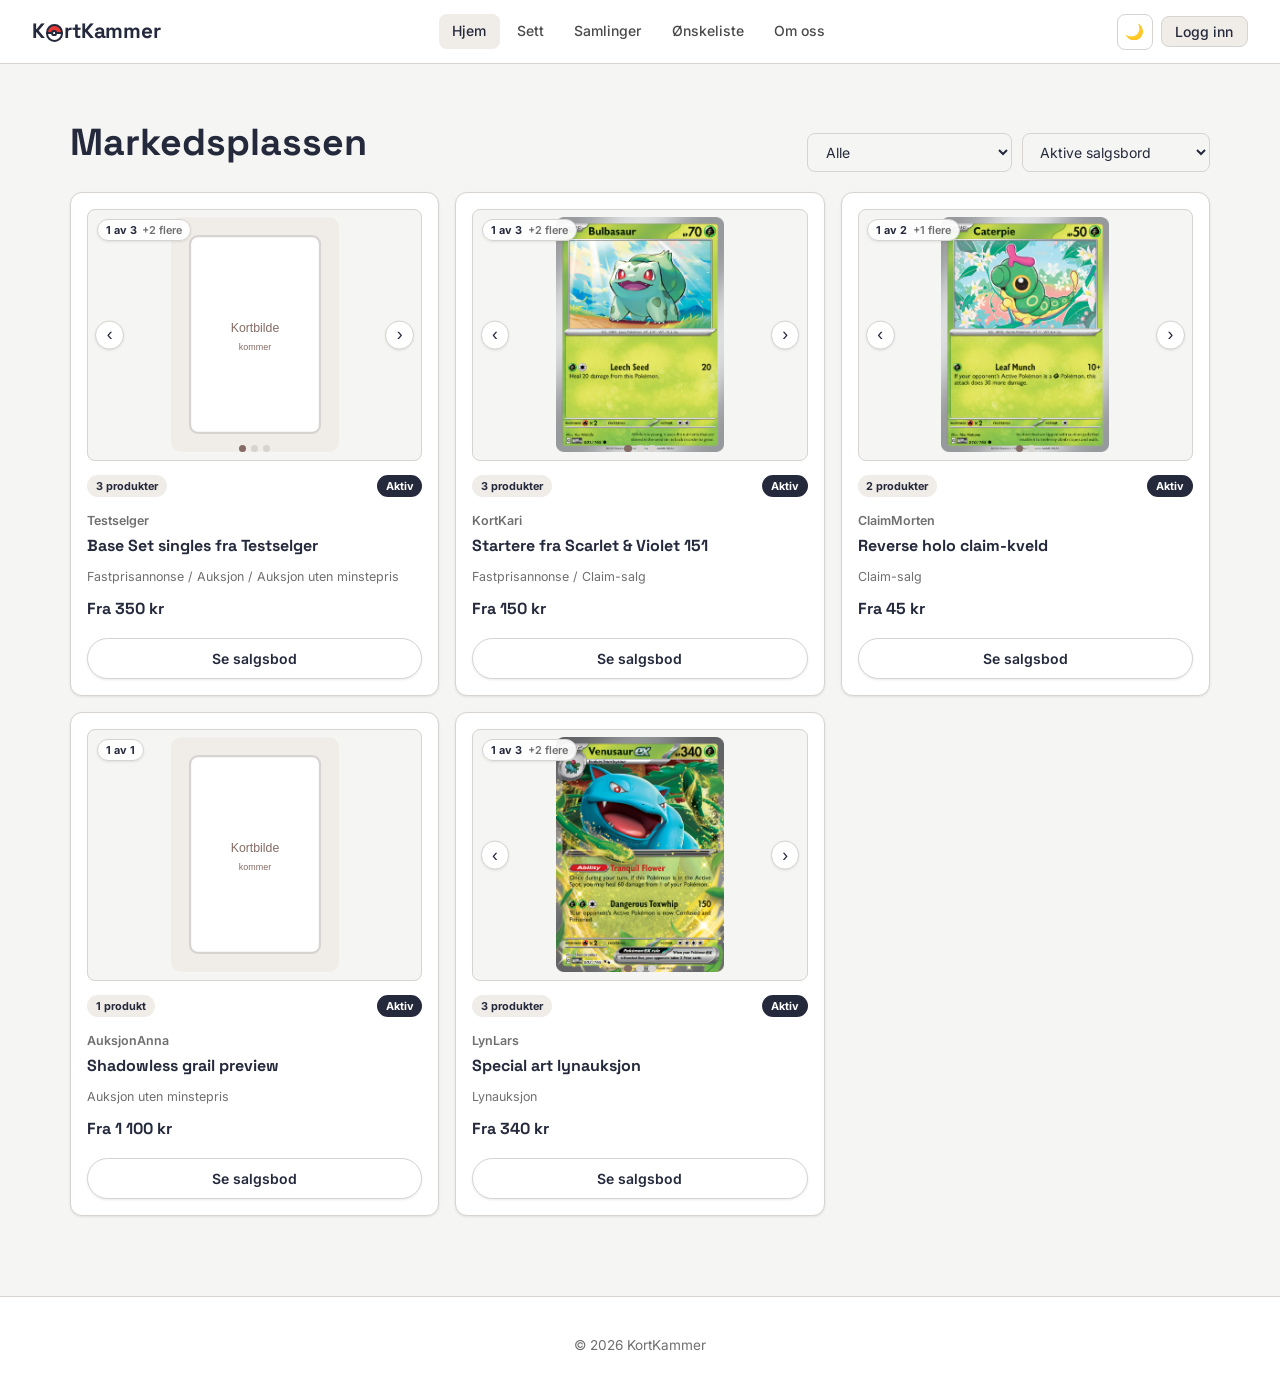
==== commit 8af677e0: "ferdig med kortammer for nå. Begynner med PokeDecks" ====
--- a/index.html
+++ b/index.html
@@ -36,13 +36,13 @@
       <div class="marketplace-inner">
         <div class="marketplace-header">
           <div>
-            <h1 class="marketplace-title">Aktive oppføringer</h1>
+            <h1 class="marketplace-title">Markedsplassen</h1>
           </div>
           <div class="marketplace-filters">
-            <select id="listing-type-filter" class="sort-select" aria-label="Filtrer på oppføringstype"></select>
+            <select id="listing-type-filter" class="sort-select" aria-label="Filtrer på salgstype"></select>
             <select id="listing-status-filter" class="sort-select" aria-label="Filtrer på status">
-              <option value="active">Aktive oppføringer</option>
-              <option value="ended">Avsluttede oppføringer</option>
+              <option value="active">Aktive salgsbord</option>
+              <option value="ended">Avsluttede salgsbord</option>
             </select>
           </div>
         </div>
@@ -54,6 +54,6 @@
   <footer>
     <p>© 2026 KortKammer</p>
   </footer>
-  <script src="marketplace.js?v=3"></script>
+  <script src="marketplace.js?v=5"></script>
 </body>
 </html>
--- a/styles.css
+++ b/styles.css
@@ -456,6 +456,29 @@
   gap: 0.3rem;
 }
 
+.carousel-count {
+  position: absolute;
+  left: 0.55rem;
+  top: 0.55rem;
+  display: inline-flex;
+  align-items: center;
+  gap: 0.35rem;
+  padding: 0.3rem 0.5rem;
+  border-radius: var(--radius-full);
+  background: rgba(255,255,255,0.92);
+  border: 1px solid var(--border);
+  color: var(--text-primary);
+  font-size: 0.68rem;
+  font-weight: 700;
+  line-height: 1;
+  box-shadow: var(--shadow-sm);
+}
+
+.carousel-more {
+  color: var(--text-muted);
+  font-weight: 600;
+}
+
 .carousel-dot {
   width: 0.45rem;
   height: 0.45rem;
@@ -573,6 +596,33 @@
   gap: 0.5rem;
   flex-wrap: wrap;
   justify-content: flex-end;
+}
+
+.listing-product-filters {
+  display: flex;
+  flex-wrap: wrap;
+  gap: 0.45rem;
+  margin: 1rem 0 0.25rem;
+}
+
+.listing-filter-tab {
+  border: 1px solid var(--border);
+  border-radius: var(--radius-full);
+  background: var(--surface);
+  color: var(--text-body);
+  cursor: pointer;
+  font-family: var(--font-body);
+  font-size: 0.78rem;
+  font-weight: 700;
+  line-height: 1;
+  padding: 0.55rem 0.75rem;
+}
+
+.listing-filter-tab:hover,
+.listing-filter-tab.active {
+  background: var(--primary);
+  border-color: var(--primary);
+  color: #ffffff;
 }
 
 .listing-detail-grid {
@@ -1717,6 +1767,10 @@
   color: var(--text-primary);
 }
 
+html[data-theme="dark"] .carousel-count {
+  background: rgba(30,30,44,0.94);
+}
+
 html[data-theme="dark"] .pokemon-card:hover {
   box-shadow:
     0 18px 44px rgba(0,0,0,0.58),
